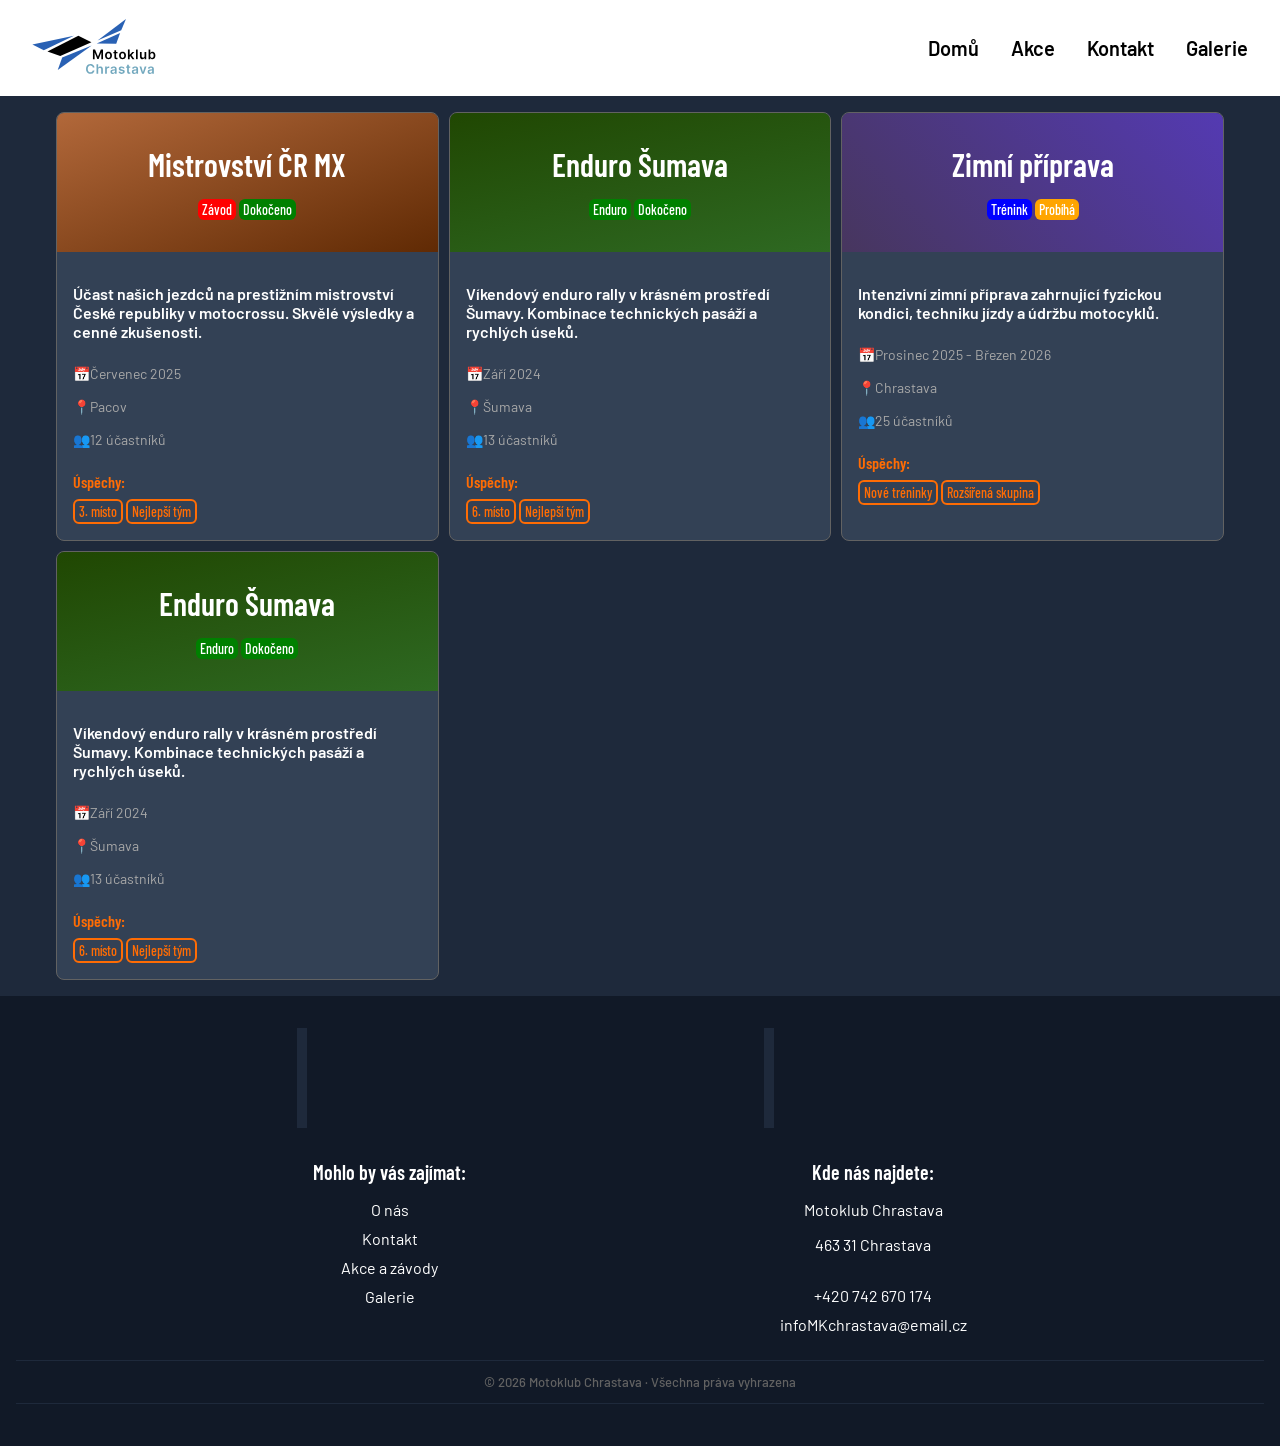
==== akce.html @ 00ab2eed "ekgjsdkfjg" ====
<!DOCTYPE html>
<html lang="cs">
<head>
    <meta charset="UTF-8">
    <meta name="viewport" content="width=device-width, initial-scale=1.0">
    <title>Motoklub Chrastava | Akce a závody</title>
    <link rel="stylesheet" href="styles/fonts.css">
    <link rel="stylesheet" href="styles/style.css">
</head>
<body>
    <header>
        <nav>
            <div class="navbar">
                <a href="index.html" class="logo">
                    <img src="images/Vector.svg" alt="Motoklub Chrastava logo" width="124px" height="55px">
                </a>
                <ul class="nav__menu">
                    <li><a href="index.html">Domů</a></li>
                    <li><a href="akce.html">Akce</a></li>
                    <li><a href="kontakt.html">Kontakt</a></li>
                    <li><a href="galerie.html">Galerie</a></li>
                </ul>
                <button class="nav__hamburger" aria-label="Otevřít menu">
                    <span></span>
                    <span></span>
                    <span></span>
                </button>
            </div> 
        </nav>
    </header>
    <main>
        <section>
            <div class="maxwidth-container">
                <div class="grid-container">
                    <article class="action-card">
                        <div class="action-card__header bg-linear-brown">
                            <h3 class="action-card__title">Mistrovství ČR MX</h3>
                            <span class="badge badge--red">Závod</span>
                            <span class="badge badge--green">Dokočeno</span>
                        </div>
                        <div class="action-card__content">
                            <div class="action-card__description">
                                <p>Účast našich jezdců na prestižním mistrovství České republiky v motocrossu. Skvělé výsledky a cenné zkušenosti.</p>
                            </div>
                            <div class="action-card__tags">
                                <div class="action-card__tag">
                                    <span>📅</span>
                                    <p>Červenec 2025</p>
                                </div>
                                <div class="action-card__tag">
                                    <span>📍</span>
                                    <p>Pacov</p>
                                </div>
                                <div class="action-card__tag">
                                    <span>👥</span>
                                    <p>12 účastníků</p>
                                </div>
                            </div>
                            <div>
                                <p class="achievement">Úspěchy:</p>
                                <div>
                                    <span class="badge badge--outline">3. místo</span>
                                    <span class="badge badge--outline">Nejlepší tým</span>
                                </div>
                            </div>
                        </div>
                    </article>
                    <article class="action-card">
                        <div class="action-card__header bg-linear-green">
                            <h3 class="action-card__title">Enduro Šumava</h3>
                            <span class="badge badge--green">Enduro</span>
                            <span class="badge badge--green">Dokočeno</span>
                        </div>
                        <div class="action-card__content">
                            <div class="action-card__description">
                                <p>Víkendový enduro rally v krásném prostředí Šumavy. Kombinace technických pasáží a rychlých úseků.</p>
                            </div>
                            <div class="action-card__tags">
                                <div class="action-card__tag">
                                    <span>📅</span>
                                    <p>Září 2024</p>
                                </div>
                                <div class="action-card__tag">
                                    <span>📍</span>
                                    <p>Šumava</p>
                                </div>
                                <div class="action-card__tag">
                                    <span>👥</span>
                                    <p>13 účastníků</p>
                                </div>
                            </div>
                            <div>
                                <p class="achievement">Úspěchy:</p>
                                <div>
                                    <span class="badge badge--outline">6. místo</span>
                                    <span class="badge badge--outline">Nejlepší tým</span>
                                </div>
                            </div>
                        </div>
                    </article>
                    <article class="action-card">
                        <div class="action-card__header bg-linear-blue">
                            <h3 class="action-card__title">Zimní příprava</h3>
                            <span class="badge badge--blue">Trénink</span>
                            <span class="badge badge--orange">Probíhá</span>
                        </div>
                        <div class="action-card__content">
                            <div class="action-card__description">
                                <p>Intenzivní zimní příprava zahrnující fyzickou kondici, techniku jízdy a údržbu motocyklů.</p>
                            </div>
                            <div class="action-card__tags">
                                <div class="action-card__tag">
                                    <span>📅</span>
                                    <p>Prosinec 2025 - Březen 2026</p>
                                </div>
                                <div class="action-card__tag">
                                    <span>📍</span>
                                    <p>Chrastava</p>
                                </div>
                                <div class="action-card__tag">
                                    <span>👥</span>
                                    <p>25 účastníků</p>
                                </div>
                            </div>
                            <div>
                                <p class="achievement">Úspěchy:</p>
                                <div>
                                    <span class="badge badge--outline">Nové tréninky</span>
                                    <span class="badge badge--outline">Rozšířená skupina</span>
                                </div>
                            </div>
                        </div>
                    </article>
                    <article class="action-card">
                        <div class="action-card__header bg-linear-green">
                            <h3 class="action-card__title">Enduro Šumava</h3>
                            <span class="badge badge--green">Enduro</span>
                            <span class="badge badge--green">Dokočeno</span>
                        </div>
                        <div class="action-card__content">
                            <div class="action-card__description">
                                <p>Víkendový enduro rally v krásném prostředí Šumavy. Kombinace technických pasáží a rychlých úseků.</p>
                            </div>
                            <div class="action-card__tags">
                                <div class="action-card__tag">
                                    <span>📅</span>
                                    <p>Září 2024</p>
                                </div>
                                <div class="action-card__tag">
                                    <span>📍</span>
                                    <p>Šumava</p>
                                </div>
                                <div class="action-card__tag">
                                    <span>👥</span>
                                    <p>13 účastníků</p>
                                </div>
                            </div>
                            <div>
                                <p class="achievement">Úspěchy:</p>
                                <div>
                                    <span class="badge badge--outline">6. místo</span>
                                    <span class="badge badge--outline">Nejlepší tým</span>
                                </div>
                            </div>
                        </div>
                    </article>
                </div>
            </div>
        </section>
    </main>
    
    <footer>
        <div class="flex">
            <div class="pseudo-element">
                <div class="footer__sloupec">
                    <h4 class="footer__nadpis">Mohlo by vás zajímat:</h4>
                    <ul class="footer__nav">
                        <li><a href="index.html">O nás</a></li>
                        <li><a href="kontakt.html">Kontakt</a></li>
                        <li><a href="akce.html">Akce a závody</a></li>
                        <li><a href="galerie.html">Galerie</a></li>
                    </ul>
                </div>
            </div>
            <div class="pseudo-element">
                <div class="footer__sloupec">
                    <h4 class="footer__nadpis">Kde nás najdete:</h4>
                    <address>
                        <p>Motoklub Chrastava</p>
                        <p>463 31 Chrastava</p>
                    </address>
                    <div class="footer-contacts">
                        <a href="tel:+420742670174">+420 742 670 174</a>
                        <a href="mailto:infoMKchrastava@email.cz">infoMKchrastava@email.cz</a>
                    </div>
                </div>
            </div>
        </div>
        <div class="footer-footeru pseudo--footer">
            <p>© 2026 Motoklub Chrastava · Všechna práva vyhrazena</p>
        </div>
    </footer>
    <script src="script.js"></script>
</body>
</html>
---- styles/fonts.css ----
@font-face {
    font-family: 'Barlow';
    src: url(../fonts/Barlow-Regular.ttf) format(truetype);
    font-weight: 400;
}
@font-face {
    font-family: 'Barlow';
    src: url(../fonts/Barlow-Medium.ttf) format(truetype);
    font-weight: 500;
}
@font-face {
    font-family: 'Barlow';
    src: url(../fonts/Barlow-SemiBold.ttf) format(truetype);
    font-weight: 600;
}
@font-face {
    font-family: 'Barlow';
    src: url(../fonts/Barlow-Bold.ttf) format(truetype);
    font-weight: 700;
}
@font-face {
    font-family: 'Barlow';
    src: url(../fonts/Barlow-ExtraBold.ttf) format(truetype);
    font-weight: 800;
}

@font-face {
    font-family: 'Barlow Condensed';
    src: url(../fonts/BarlowCondensed-Regular.ttf) format(truetype);
    font-weight: 400;
}
@font-face {
    font-family: 'Barlow Condensed';
    src: url(../fonts/BarlowCondensed-Medium.ttf) format(truetype);
    font-weight: 500;
}
@font-face {
    font-family: 'Barlow Condensed';
    src: url(../fonts/BarlowCondensed-SemiBold.ttf) format(truetype);
    font-weight: 600;
}
@font-face {
    font-family: 'Barlow Condensed';
    src: url(../fonts/BarlowCondensed-Bold.ttf) format(truetype);
    font-weight: 700;
}
@font-face {
    font-family: 'Barlow Condensed';
    src: url(../fonts/BarlowCondensed-ExtraBold.ttf) format(truetype);
    font-weight: 800;
}
---- styles/style.css ----
/*font-size: clamp(2.5rem, 8vw, 6rem);   pro h1 a h2*/
/*
    2px     0.125rem
    4px     0.25rem
    6px     0.375rem
    8px     0.5rem
    12px    0.75rem
    14px    0.875rem
    16px    1rem
    18px    1.125rem
    20px    1.25rem
    22px    1.375rem
    24px    1.5rem
    32px    2rem
    Regular     400
    Medium      500
    SemiBold    600
    Bold        700
*/

/* styly pouzivane indexem 0-325*/
/* kontakt 326-370 */
/*ui komponenty --> poslednich cca 40 radku*/

:root {
    --modra: #2961B4;
    --cervena: #FF0000;
    --cervena-hover: #AC0101;
    --oranzova: #FF6C04;
    --bila: #FFFFFF;
    --seda: #3B3B3B;
    --sedy-text: #A8A8A8;
    --tmave-modra: #1E293B;
    --hodne-modra: #111927;
    --jina-modra: #334155;
    --seda-border: #626262;
    --font-heading: 'Barlow Condensed', sans-serif;
    --font-body: 'Barlow', sans-serif;
}
html{
    scroll-behavior: smooth;
}
/*  tagy  */
body{
    background: var(--tmave-modra);
    color: var(--bila);
    margin: 0;
    font-family: var(--font-body);
}
h1, h2, h3 {
    font-family: var(--font-heading);
}
a{
    text-decoration: none;
    color: var(--bila);
}
header {
    position: sticky;
    top: 0;
    z-index: 999;
}
address{
    font-family: var(--font-body);
    font-style: normal;
}
footer{
    background: var(--hodne-modra);
    padding: 2em 1em;
}
.maxwidth-container{
    max-width: 1200px;
    margin: 0 auto;
    padding: 0;
}
/*  navbar  */
.navbar {
    background: white;
    display: flex;
    padding: 1rem 2rem;
    align-items: center;
    justify-content: space-between;
}
.nav__hamburger {
    display: flex;
    flex-direction: column;
    gap: 7px;
    background: none;
    border: none;
    cursor: pointer;
    padding: 4px;
}
.nav__hamburger span {
    display: block;
    width: 37px;
    height: 7px;
    border-radius: 8px;
    background: var(--seda);
    transition: transform 0.3s, opacity 0.3s;
    transform-origin: center;
}
.nav__hamburger.is-open span:nth-child(1) {
    transform: translateY(11px) rotate(45deg);
}
.nav__hamburger.is-open span:nth-child(2) {
    opacity: 0;
    height: 1px;
    width: 1px;
}
.nav__hamburger.is-open span:nth-child(3) {
    transform: translateY(-11px) rotate(-45deg);
}
.nav__menu {
    display: none;
    position: relative;
}
.nav__menu.is-open {
    position: fixed;
    top: 71px;
    left: 0;
    right: 0;
    background: var(--tmave-modra);
    display: flex;
    align-items: center;
    justify-content: center;
    flex-direction: column;
    gap: 2rem;
    height: 504px;
    z-index: 40;
    font-size: 1.25rem;
    font-weight: 500;
    color: var(--bila);
}
.nav__menu.is-open li {
    list-style: none;
}
.nav__hamburger{
    z-index: 50;
}


/*  hero  */
.hero{
    display: flex;
    flex-direction: column;
    gap: 40px;
    padding-top: 40px;
    text-align: center;
    height: 90vh;
    background: linear-gradient(to bottom, #2961B4, #1E293B);
}
.hero__title{
    font-weight: 700;
    font-size: clamp(4rem, 8vh, 8rem);
    margin: 0;
    text-transform: uppercase;
}
.hero__subtitle{
    text-transform: uppercase;
    margin-top: 1rem;
    margin-bottom: 0;
    font-weight: 700;
    font-size: clamp(40px, 40px, 48px);
    color: var(--tmave-modra);
}
.hero__description{
    font-size: 1.25rem;
    font-weight: 600;
    padding: 0 1rem;
}
.hero__stats{
    list-style: none;
    padding: 0 0.5rem;
    margin: 0;
    display: flex;
    flex-wrap: wrap;
    gap: 30px;
    justify-content: center;
}
.hero__stat{
    display: flex;
    align-items: center;
    font-size: 1.25em;
    font-weight: 600;
    gap: 5px;
}
.header__svg {
    width: 1.5rem;
    height: 1.5rem;
    stroke-width: 2;
}
.users{
    stroke: rgb(255, 255, 255);
}
.trophy{
    stroke: gold;
}
.energy{
    stroke: #f93016;
}
.hero__button__container{
    display: flex;
    justify-content: center;
    gap: 10px;
}
@keyframes skakat {
    0%, 100% { transform: translateY(0); }
    50% { transform: translateY(10px); }
}
.scroll__icon {
    animation: skakat 1.2s ease-in-out infinite;
}

/*  O nás */
.onas{
    padding: 1rem 0.75rem;
}
.onas__header{
    text-align: center;
}
.section-title{
    font-size: 2.25rem;
}
.onas-container__content{
    display: grid;
    align-items: center;
    justify-items: center;
    margin: 2rem 0;
}
.onas__description{
    font-weight: 500;
    padding: 0rem 1rem;
}
.onas__subheading{
    font-size: 1.5rem;
    margin: 0;
    padding: 0rem 1rem;
}
.info-card__container{
    display: grid;
    gap: 1.125rem;
}
.info-card{
    text-align: center;
    background: var(--jina-modra);
    border-radius: 8px;
    padding: 2rem;
}
.info-card--hover:hover{
    transition: 0.5s ease-in;
    background: var(--seda);
}
.info-card__nazev{
    font-size: 1.5rem;
    /*font-weight: 700;   <--- v zaklade u h3*/
}
.info-card__popis{
    font-size: 1.25rem;
    font-weight: 600;
}

/* cta tlacitko */
.cta{
    text-align: center;
    background: var(--cervena);
    padding: 2rem 1rem;
    margin: 0.75rem;
    border-radius: 8px;
    transition: 0.3s ease;
}
.cta:hover{
    background: var(--cervena-hover);
    transform: scale(1.05);
}
.cta__nadpis{
    margin: 0;
    font-size: 1.5rem;
    font-family: var(--font-heading);
    font-weight: 700;
}
.cta__popis{
    margin: 0;
    margin-top: 10px;
    font-weight: 500;
}

/* footer */
.flex{
    display: flex;
    flex-direction: column;
}
.footer__sloupec{
    text-align: center;
    padding: 1rem;
}
.footer__nav{
    list-style: none;
    padding: 0;
    display: flex;
    flex-direction: column;
    gap: 0.625rem;
    font-size: 1rem;
}
.footer__nadpis{
    margin: 0;
    margin-bottom: 0.625rem;
    font-size: 1.25rem;
    font-family: var(--font-heading);
    font-weight: 600;
}
.onas__foto-container{
    border-radius: 8px;
    overflow: hidden;
}
.foto{
    max-width: 450px;
    width: 100%;
    height: auto;
    aspect-ratio: 3 / 2;
}
.footer-contacts{
    display: flex;
    flex-direction: column;
    gap: 0.625rem;
    padding-top: 1rem;
}
.footer-footeru{
    text-align: center;
    color: var(--seda-border);
    font-weight: 500;
    font-size: 13px;
}
.pseudo-element::before{
    display: block;
    content: "";
    height: 1px;
    background: var(--tmave-modra);
    margin-bottom: 1em;
}
.pseudo--footer::after, .pseudo--footer::before{
    display: block;
    content: "";
    height: 1px;
    background: var(--tmave-modra);
    margin: 0.75em 0;
}


/* KONTAKT */
.kontakt-container{
    display: grid;
}
.kontakt{
    margin: 2rem 1rem;
    background: var(--jina-modra);
    border-radius: 8px;
    padding: 1rem;
    display: flex;
    flex-direction: column;
    gap: 0.625rem;
}
.kontakt__nadpis h2{
    margin: 0;
}
.kontakt__nadpis {
    font-family: var(--font-heading);
    font-weight: 700;
    color: var(--bila);
    display: flex;
    align-items: center;
    gap: 0.625rem;
    margin-bottom: 0.625rem;
    padding: 0 0.75rem;
}
.kontakt__pole{
    display: flex;
    flex-direction: column;
    gap: 0.625rem;
    padding: 0 0.75rem;
}
.kontakt__label{
    font-family: var(--font-body);
    font-weight: 500;
}
.kontakt__input{
    color: var(--bila);
    padding: 0 1rem;
    min-height: 40px;
    border-radius: 8px;
    border: 1px solid var(--seda-border);
    background: var(--seda);
}
.kontakt__input::placeholder{
    font-family: var(--font-body);
    font-size: 1rem;
    font-weight: 500;
}
.kontakt__input--textarea {
    min-height: 110px;
    width: 100%;
    max-width: 100%;
    box-sizing: border-box;
    resize: vertical;
}
.contact-information__container{
    margin: 2rem 1rem;
    padding: 0.5rem 1rem;
}
.contact-information__container h3{
    font-size: 1.5rem;
    font-weight: 700;
    margin-left: 1rem;
}
.contact-information{
    display: flex;
    align-items: center;
    gap: 10px;
    margin: 1rem;
}
.contact-information span{
    background: var(--cervena);
    border-radius: 0.5rem;
    padding: 1rem;
}
.contact-information__info{
    display: flex;
    flex-direction: column;
    gap: 0.625rem;
    justify-items: center;
}
.contact-information__title{
    margin: 0;
}






/* akce */
.grid-container{
    display: grid;
    justify-content: center;
    gap: 10px;
    padding: 1rem;
}
.action-card{
    background: var(--jina-modra);
    border-radius: 0.5rem;
    border: 0.5px solid var(--seda-border);
    overflow: hidden;
}
.action-card__header{
    text-align: center;
    padding: 2rem;
}
.action-card__title{
    margin-top: 0;
    margin-bottom: 1rem;
    font-size: 2rem;
    font-weight: 600;
}
.action-card__content{
    padding: 1rem;
}
.action-card__description{
    font-weight: 600;
}
.action-card__tags{
    font-size: 0.875rem;
    color: var(--sedy-text);
}
.action-card__tag{
    display: flex;
    align-items: center;
}
.action-card__tag p{
    margin: 0.5rem 0;
}
.achievement{
    color: var(--oranzova);
    font-size: 1rem;
    font-weight: 600;
    margin-bottom: 0.5rem;
    font-family: var(--font-heading);
}








/*  ui komponenty  */
.btn{
    display: inline-block;
    border-radius: 0.5rem;
    padding: 0.75rem;
}

.badge{
    display: inline-block;
    border-radius: 6px;
    padding: 0.125rem 0.25rem;
    font-family: var(--font-heading);
    font-weight: 500;
    font-size: 0.875rem;
}

/*modifikatory*/
.bg-linear-brown{
    background: linear-gradient(to right bottom, #B2683A, #602A04);
}
.bg-linear-green{
    background: linear-gradient(167deg, #204702, #2E6922);
}
.bg-linear-blue{
    background: linear-gradient(228deg, #543AB2, #47365E);
}
.badge--outline{
    color: var(--oranzova);
    border: 2px solid var(--oranzova);
}
.badge--green{
    background: green;
}
.badge--red{
    background: red;
}
.badge--blue{
    background: blue;
}
.badge--orange{
    background: orange;
}
.btn--blue{
    font-family: var(--font-body);
    background: var(--modra);
    border: 2px solid var(--modra);
    color: var(--bila);
    font-size: 1.25rem;
    font-weight: 500;
    transition: 0.3s ease;
}
.btn--outline{
    font-family: var(--font-he);
    color: var(--bila);
    border: 2px solid var(--bila);
    font-size: 1.25rem;
    font-weight: 500;
    transition: 0.3s ease;
}
.btn--kontakt{
    font-family: var(--font-body);
    font-size: 1.25rem;
    font-weight: 600;
    align-self: center;
    color: var(--bila);
    background: var(--cervena);
    border: none;
    width: fit-content;
    transition: background 0.2s, transform 0.1s;
}



/* pseudoelemnty nebo jak se to jmenuje*/
.btn--kontakt:hover {
    background: var(--cervena-hover);
}
.btn--kontakt:active {
    transform: scale(0.95);
}
.btn--outline:hover{
    color: black;
    background: var(--bila);
}
.btn--blue:hover{
    transform: scale(1.1);
}

@media (min-width: 768px) {
    .info-card__container{
        grid-template-columns: repeat(2, minmax(0, 1fr));
    }
    /* snazil jsem se z tohoto udelat 1 kontejner ale oni se potrebuji chovat trochu jinak*/
    .onas-container__content{
        grid-template-columns: repeat(2, minmax(0, 1fr));
    }
    .grid-container{
        grid-template-columns: repeat(2, minmax(0, 1fr));
    }
    .kontakt-container{
        grid-template-columns: repeat(2, minmax(0, 1fr));
    }
    .nav__hamburger{
        display: none;
    }
    .nav__menu {
        display: flex;
        gap: 2rem;
        list-style: none;
        font-size: 1.25rem;
        font-weight: 600;
    }
    .nav__menu li a{
        color: black;
        text-decoration: none;
    }
    .flex{
        flex-direction: row;
        justify-content: space-evenly;
    }
    .pseudo-element::before{
        height: 100px;
        width: 10px;
    }
}
@media (min-width: 1024px) {
    .info-card__container{
        grid-template-columns: repeat(4, minmax(0, 1fr));
    }
    .grid-container{
        grid-template-columns: repeat(3, minmax(0, 1fr));
    }
}
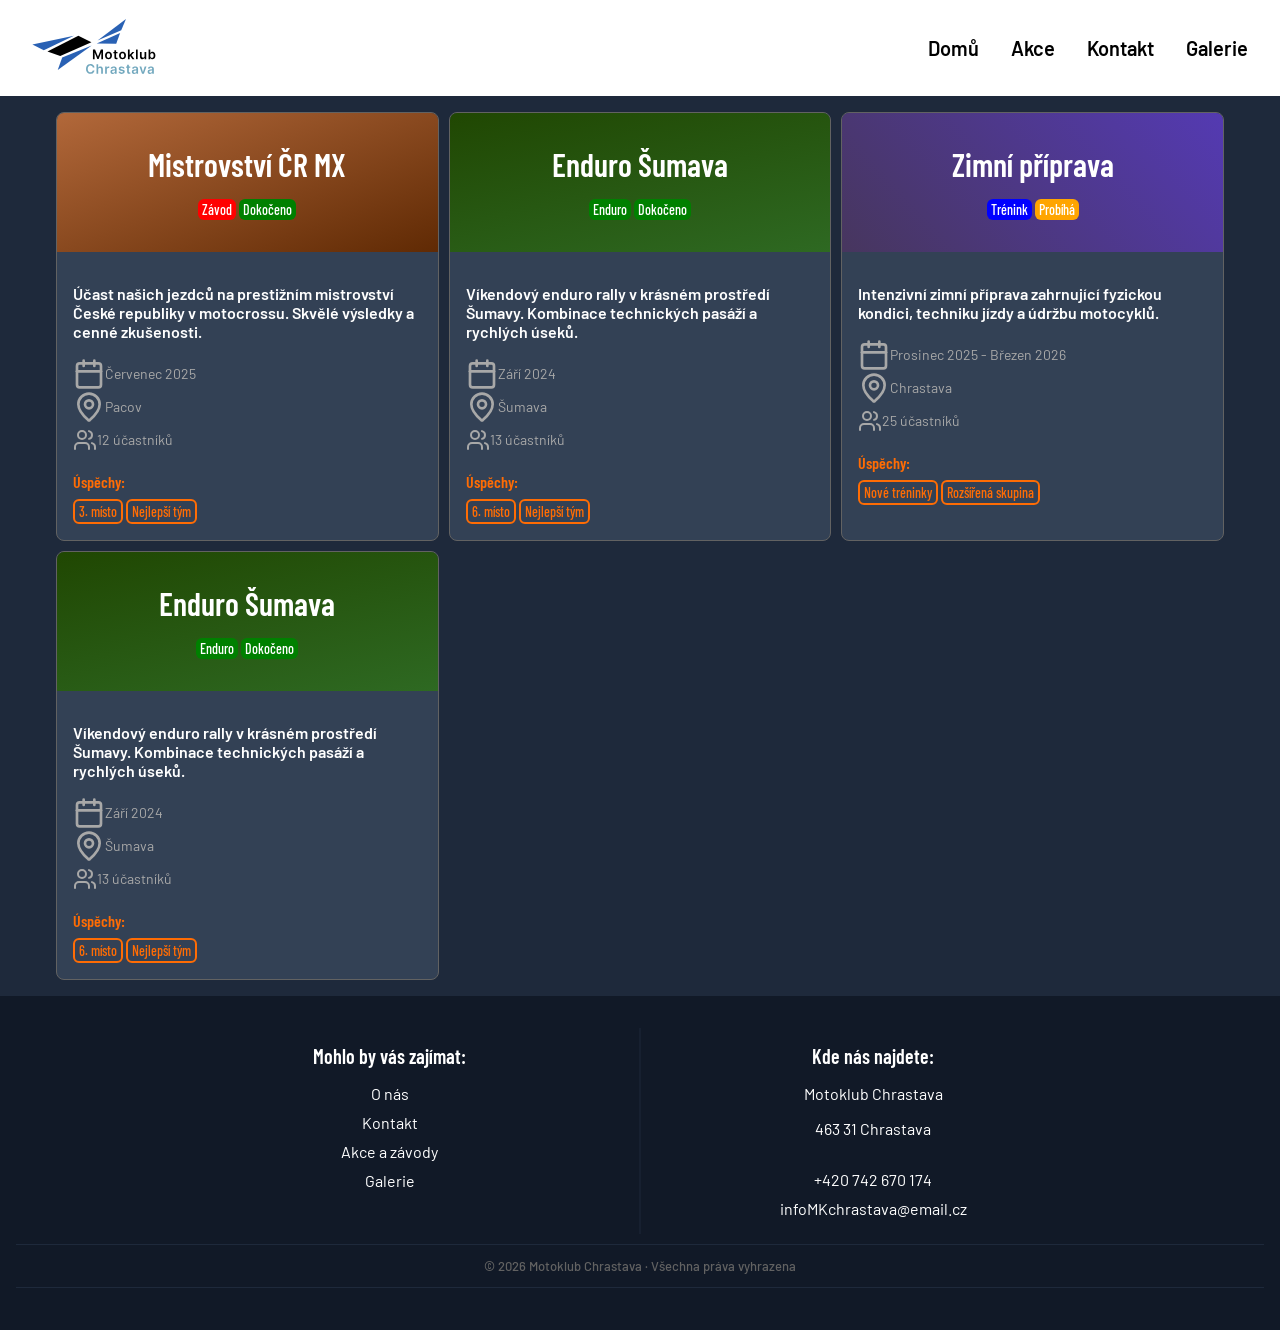
==== commit c4e0cb57: "neufngujou fotky" ====
--- a/akce.html
+++ b/akce.html
@@ -6,6 +6,7 @@
     <title>Motoklub Chrastava | Akce a závody</title>
     <link rel="stylesheet" href="styles/fonts.css">
     <link rel="stylesheet" href="styles/style.css">
+    <link rel="icon" type="image/svg+xml" href="/images/vector.svg">
 </head>
 <body>
     <header>
@@ -44,15 +45,15 @@
                             </div>
                             <div class="action-card__tags">
                                 <div class="action-card__tag">
-                                    <span>📅</span>
+                                    <svg xmlns="http://www.w3.org/2000/svg" width="32" height="32" viewBox="0 0 24 24" fill="none" stroke="currentColor" stroke-width="2" stroke-linecap="round" stroke-linejoin="round" class="lucide lucide-calendar-icon lucide-calendar"><path d="M8 2v4"/><path d="M16 2v4"/><rect width="18" height="18" x="3" y="4" rx="2"/><path d="M3 10h18"/></svg>
                                     <p>Červenec 2025</p>
                                 </div>
                                 <div class="action-card__tag">
-                                    <span>📍</span>
+                                    <svg xmlns="http://www.w3.org/2000/svg" width="32" height="32" viewBox="0 0 24 24" fill="none" stroke="currentColor" stroke-width="2" stroke-linecap="round" stroke-linejoin="round" class="lucide lucide-map-pin-icon lucide-map-pin"><path d="M20 10c0 4.993-5.539 10.193-7.399 11.799a1 1 0 0 1-1.202 0C9.539 20.193 4 14.993 4 10a8 8 0 0 1 16 0"/><circle cx="12" cy="10" r="3"/></svg>
                                     <p>Pacov</p>
                                 </div>
                                 <div class="action-card__tag">
-                                    <span>👥</span>
+                                    <svg xmlns="http://www.w3.org/2000/svg" width="24" height="24" viewBox="0 0 24 24" fill="none" stroke="currentColor" stroke-width="2" stroke-linecap="round" stroke-linejoin="round" class="lucide lucide-users-icon lucide-users"><path d="M16 21v-2a4 4 0 0 0-4-4H6a4 4 0 0 0-4 4v2"/><path d="M16 3.128a4 4 0 0 1 0 7.744"/><path d="M22 21v-2a4 4 0 0 0-3-3.87"/><circle cx="9" cy="7" r="4"/></svg>
                                     <p>12 účastníků</p>
                                 </div>
                             </div>
@@ -77,15 +78,15 @@
                             </div>
                             <div class="action-card__tags">
                                 <div class="action-card__tag">
-                                    <span>📅</span>
+                                    <svg xmlns="http://www.w3.org/2000/svg" width="32" height="32" viewBox="0 0 24 24" fill="none" stroke="currentColor" stroke-width="2" stroke-linecap="round" stroke-linejoin="round" class="lucide lucide-calendar-icon lucide-calendar"><path d="M8 2v4"/><path d="M16 2v4"/><rect width="18" height="18" x="3" y="4" rx="2"/><path d="M3 10h18"/></svg>
                                     <p>Září 2024</p>
                                 </div>
                                 <div class="action-card__tag">
-                                    <span>📍</span>
+                                    <svg xmlns="http://www.w3.org/2000/svg" width="32" height="32" viewBox="0 0 24 24" fill="none" stroke="currentColor" stroke-width="2" stroke-linecap="round" stroke-linejoin="round" class="lucide lucide-map-pin-icon lucide-map-pin"><path d="M20 10c0 4.993-5.539 10.193-7.399 11.799a1 1 0 0 1-1.202 0C9.539 20.193 4 14.993 4 10a8 8 0 0 1 16 0"/><circle cx="12" cy="10" r="3"/></svg>
                                     <p>Šumava</p>
                                 </div>
                                 <div class="action-card__tag">
-                                    <span>👥</span>
+                                    <svg xmlns="http://www.w3.org/2000/svg" width="24" height="24" viewBox="0 0 24 24" fill="none" stroke="currentColor" stroke-width="2" stroke-linecap="round" stroke-linejoin="round" class="lucide lucide-users-icon lucide-users"><path d="M16 21v-2a4 4 0 0 0-4-4H6a4 4 0 0 0-4 4v2"/><path d="M16 3.128a4 4 0 0 1 0 7.744"/><path d="M22 21v-2a4 4 0 0 0-3-3.87"/><circle cx="9" cy="7" r="4"/></svg>
                                     <p>13 účastníků</p>
                                 </div>
                             </div>
@@ -110,15 +111,15 @@
                             </div>
                             <div class="action-card__tags">
                                 <div class="action-card__tag">
-                                    <span>📅</span>
+                                    <svg xmlns="http://www.w3.org/2000/svg" width="32" height="32" viewBox="0 0 24 24" fill="none" stroke="currentColor" stroke-width="2" stroke-linecap="round" stroke-linejoin="round" class="lucide lucide-calendar-icon lucide-calendar"><path d="M8 2v4"/><path d="M16 2v4"/><rect width="18" height="18" x="3" y="4" rx="2"/><path d="M3 10h18"/></svg>
                                     <p>Prosinec 2025 - Březen 2026</p>
                                 </div>
                                 <div class="action-card__tag">
-                                    <span>📍</span>
+                                    <svg xmlns="http://www.w3.org/2000/svg" width="32" height="32" viewBox="0 0 24 24" fill="none" stroke="currentColor" stroke-width="2" stroke-linecap="round" stroke-linejoin="round" class="lucide lucide-map-pin-icon lucide-map-pin"><path d="M20 10c0 4.993-5.539 10.193-7.399 11.799a1 1 0 0 1-1.202 0C9.539 20.193 4 14.993 4 10a8 8 0 0 1 16 0"/><circle cx="12" cy="10" r="3"/></svg>
                                     <p>Chrastava</p>
                                 </div>
                                 <div class="action-card__tag">
-                                    <span>👥</span>
+                                    <svg xmlns="http://www.w3.org/2000/svg" width="24" height="24" viewBox="0 0 24 24" fill="none" stroke="currentColor" stroke-width="2" stroke-linecap="round" stroke-linejoin="round" class="lucide lucide-users-icon lucide-users"><path d="M16 21v-2a4 4 0 0 0-4-4H6a4 4 0 0 0-4 4v2"/><path d="M16 3.128a4 4 0 0 1 0 7.744"/><path d="M22 21v-2a4 4 0 0 0-3-3.87"/><circle cx="9" cy="7" r="4"/></svg>
                                     <p>25 účastníků</p>
                                 </div>
                             </div>
@@ -143,15 +144,15 @@
                             </div>
                             <div class="action-card__tags">
                                 <div class="action-card__tag">
-                                    <span>📅</span>
+                                    <svg xmlns="http://www.w3.org/2000/svg" width="32" height="32" viewBox="0 0 24 24" fill="none" stroke="currentColor" stroke-width="2" stroke-linecap="round" stroke-linejoin="round" class="lucide lucide-calendar-icon lucide-calendar"><path d="M8 2v4"/><path d="M16 2v4"/><rect width="18" height="18" x="3" y="4" rx="2"/><path d="M3 10h18"/></svg>
                                     <p>Září 2024</p>
                                 </div>
                                 <div class="action-card__tag">
-                                    <span>📍</span>
+                                    <svg xmlns="http://www.w3.org/2000/svg" width="32" height="32" viewBox="0 0 24 24" fill="none" stroke="currentColor" stroke-width="2" stroke-linecap="round" stroke-linejoin="round" class="lucide lucide-map-pin-icon lucide-map-pin"><path d="M20 10c0 4.993-5.539 10.193-7.399 11.799a1 1 0 0 1-1.202 0C9.539 20.193 4 14.993 4 10a8 8 0 0 1 16 0"/><circle cx="12" cy="10" r="3"/></svg>
                                     <p>Šumava</p>
                                 </div>
                                 <div class="action-card__tag">
-                                    <span>👥</span>
+                                    <svg xmlns="http://www.w3.org/2000/svg" width="24" height="24" viewBox="0 0 24 24" fill="none" stroke="currentColor" stroke-width="2" stroke-linecap="round" stroke-linejoin="round" class="lucide lucide-users-icon lucide-users"><path d="M16 21v-2a4 4 0 0 0-4-4H6a4 4 0 0 0-4 4v2"/><path d="M16 3.128a4 4 0 0 1 0 7.744"/><path d="M22 21v-2a4 4 0 0 0-3-3.87"/><circle cx="9" cy="7" r="4"/></svg>
                                     <p>13 účastníků</p>
                                 </div>
                             </div>
--- a/styles/style.css
+++ b/styles/style.css
@@ -1,3 +1,5 @@
+@layer base, layout, components;
+
 /*font-size: clamp(2.5rem, 8vw, 6rem);   pro h1 a h2*/
 /*
     2px     0.125rem
@@ -22,6 +24,7 @@
 /* kontakt 326-370 */
 /*ui komponenty --> poslednich cca 40 radku*/
 
+@layer base {
 :root {
     --modra: #2961B4;
     --cervena: #FF0000;
@@ -67,7 +70,9 @@
     background: var(--hodne-modra);
     padding: 2em 1em;
 }
-.maxwidth-container{
+}
+@layer layout{
+    .maxwidth-container{
     max-width: 1200px;
     margin: 0 auto;
     padding: 0;
@@ -209,7 +214,6 @@
 .scroll__icon {
     animation: skakat 1.2s ease-in-out infinite;
 }
-
 /*  O nás */
 .onas{
     padding: 1rem 0.75rem;
@@ -257,7 +261,6 @@
     font-size: 1.25rem;
     font-weight: 600;
 }
-
 /* cta tlacitko */
 .cta{
     text-align: center;
@@ -282,7 +285,6 @@
     margin-top: 10px;
     font-weight: 500;
 }
-
 /* footer */
 .flex{
     display: flex;
@@ -343,8 +345,6 @@
     background: var(--tmave-modra);
     margin: 0.75em 0;
 }
-
-
 /* KONTAKT */
 .kontakt-container{
     display: grid;
@@ -430,12 +430,6 @@
 .contact-information__title{
     margin: 0;
 }
-
-
-
-
-
-
 /* akce */
 .grid-container{
     display: grid;
@@ -484,20 +478,14 @@
     font-family: var(--font-heading);
 }
 
-
-
-
-
-
-
-
+}
+@layer components {
 /*  ui komponenty  */
 .btn{
     display: inline-block;
     border-radius: 0.5rem;
     padding: 0.75rem;
 }
-
 .badge{
     display: inline-block;
     border-radius: 6px;
@@ -506,7 +494,6 @@
     font-weight: 500;
     font-size: 0.875rem;
 }
-
 /*modifikatory*/
 .bg-linear-brown{
     background: linear-gradient(to right bottom, #B2683A, #602A04);
@@ -561,9 +548,6 @@
     width: fit-content;
     transition: background 0.2s, transform 0.1s;
 }
-
-
-
 /* pseudoelemnty nebo jak se to jmenuje*/
 .btn--kontakt:hover {
     background: var(--cervena-hover);
@@ -578,8 +562,10 @@
 .btn--blue:hover{
     transform: scale(1.1);
 }
+}
 
 @media (min-width: 768px) {
+    @layer layout {
     .info-card__container{
         grid-template-columns: repeat(2, minmax(0, 1fr));
     }
@@ -610,17 +596,29 @@
     .flex{
         flex-direction: row;
         justify-content: space-evenly;
+        position: relative;
     }
     .pseudo-element::before{
-        height: 100px;
-        width: 10px;
+        position: absolute;
+        left: 50%;
+        transform: translateX(-50%);
+        top: 0;
+        height: 100%;
+        width: 1px;
+        margin: 0;
+    }
+    .pseudo-element:nth-child(2)::before {
+        display: none;
+    }
     }
 }
 @media (min-width: 1024px) {
+    @layer layout {
     .info-card__container{
         grid-template-columns: repeat(4, minmax(0, 1fr));
     }
     .grid-container{
         grid-template-columns: repeat(3, minmax(0, 1fr));
     }
+    }
 }
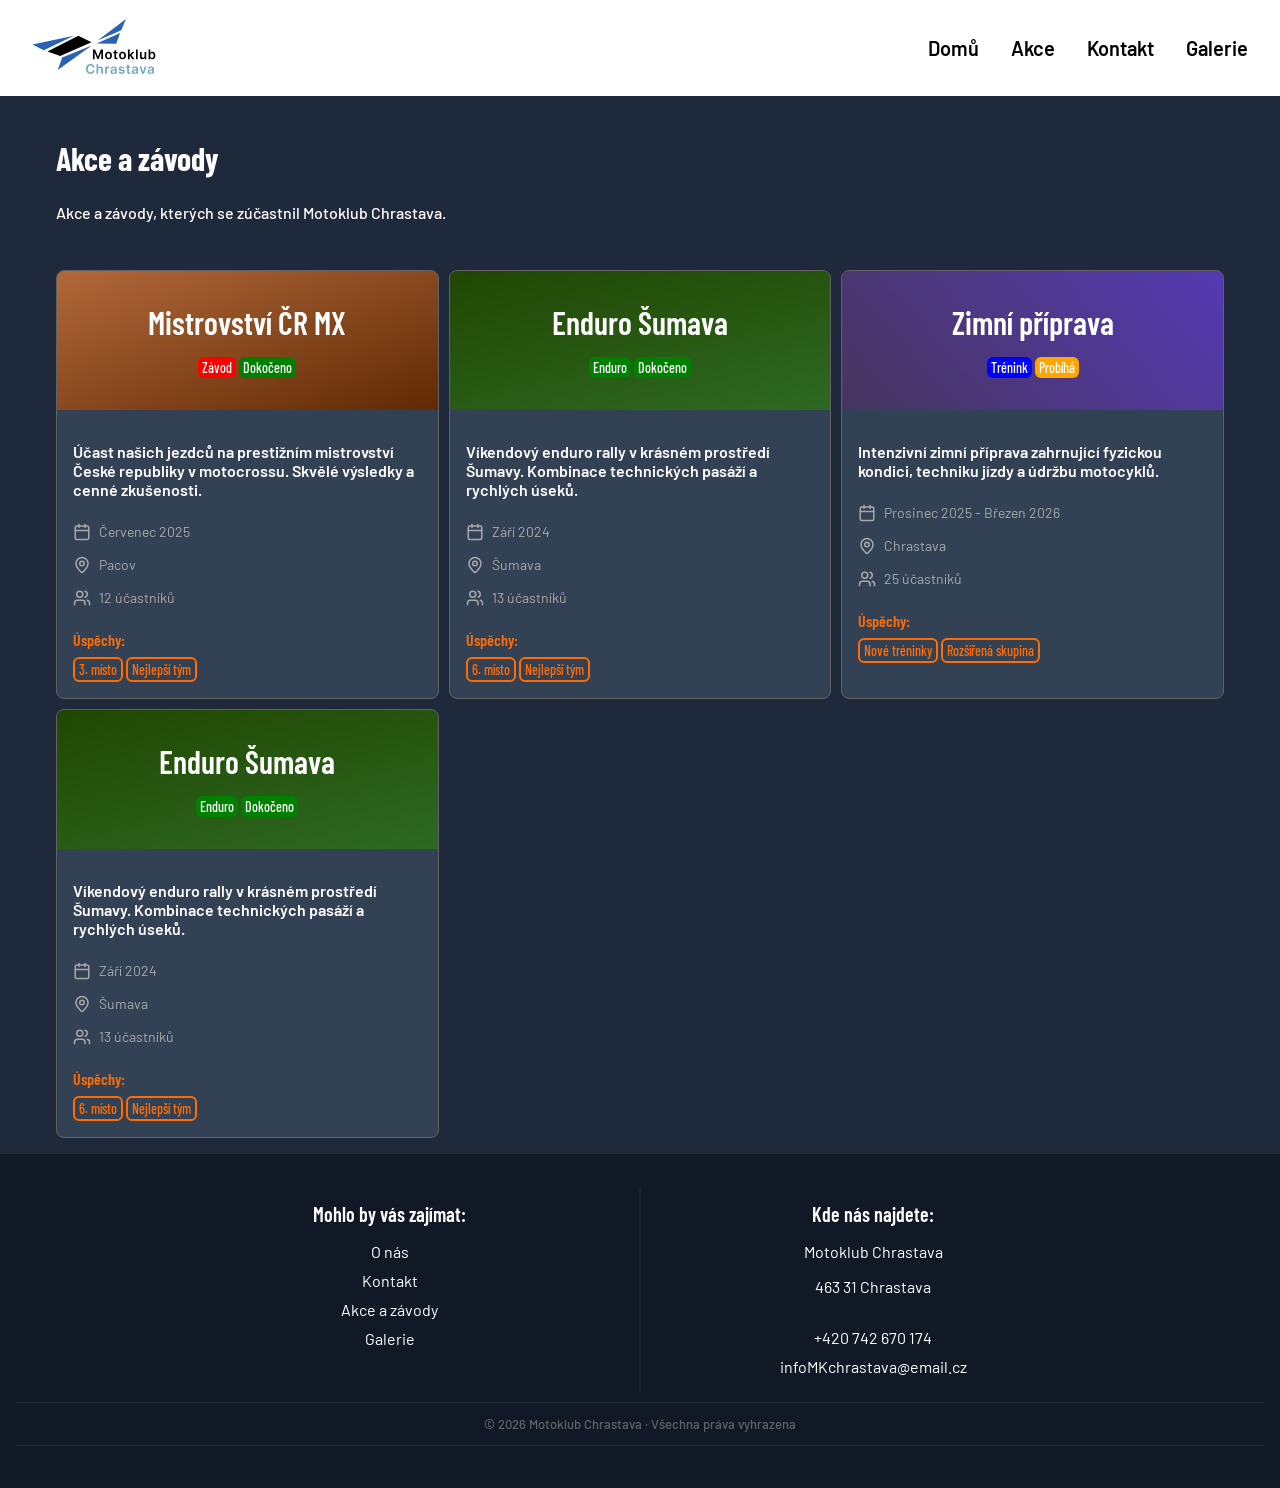
==== commit 97a9076c: "hotovo asi" ====
--- a/akce.html
+++ b/akce.html
@@ -32,6 +32,10 @@
     <main>
         <section>
             <div class="maxwidth-container">
+                <div class="page__header">
+                    <h2 class="page__title">Akce a závody</h2>
+                    <p class="page__description">Akce a závody, kterých se zúčastnil Motoklub Chrastava.</p>
+                </div>
                 <div class="grid-container">
                     <article class="action-card">
                         <div class="action-card__header bg-linear-brown">
@@ -45,15 +49,15 @@
                             </div>
                             <div class="action-card__tags">
                                 <div class="action-card__tag">
-                                    <svg xmlns="http://www.w3.org/2000/svg" width="32" height="32" viewBox="0 0 24 24" fill="none" stroke="currentColor" stroke-width="2" stroke-linecap="round" stroke-linejoin="round" class="lucide lucide-calendar-icon lucide-calendar"><path d="M8 2v4"/><path d="M16 2v4"/><rect width="18" height="18" x="3" y="4" rx="2"/><path d="M3 10h18"/></svg>
+                                    <svg xmlns="http://www.w3.org/2000/svg" width="18" height="18" viewBox="0 0 24 24" fill="none" stroke="currentColor" stroke-width="2" stroke-linecap="round" stroke-linejoin="round" class="lucide lucide-calendar-icon lucide-calendar"><path d="M8 2v4"/><path d="M16 2v4"/><rect width="18" height="18" x="3" y="4" rx="2"/><path d="M3 10h18"/></svg>
                                     <p>Červenec 2025</p>
                                 </div>
                                 <div class="action-card__tag">
-                                    <svg xmlns="http://www.w3.org/2000/svg" width="32" height="32" viewBox="0 0 24 24" fill="none" stroke="currentColor" stroke-width="2" stroke-linecap="round" stroke-linejoin="round" class="lucide lucide-map-pin-icon lucide-map-pin"><path d="M20 10c0 4.993-5.539 10.193-7.399 11.799a1 1 0 0 1-1.202 0C9.539 20.193 4 14.993 4 10a8 8 0 0 1 16 0"/><circle cx="12" cy="10" r="3"/></svg>
+                                    <svg xmlns="http://www.w3.org/2000/svg" width="18" height="18" viewBox="0 0 24 24" fill="none" stroke="currentColor" stroke-width="2" stroke-linecap="round" stroke-linejoin="round" class="lucide lucide-map-pin-icon lucide-map-pin"><path d="M20 10c0 4.993-5.539 10.193-7.399 11.799a1 1 0 0 1-1.202 0C9.539 20.193 4 14.993 4 10a8 8 0 0 1 16 0"/><circle cx="12" cy="10" r="3"/></svg>
                                     <p>Pacov</p>
                                 </div>
                                 <div class="action-card__tag">
-                                    <svg xmlns="http://www.w3.org/2000/svg" width="24" height="24" viewBox="0 0 24 24" fill="none" stroke="currentColor" stroke-width="2" stroke-linecap="round" stroke-linejoin="round" class="lucide lucide-users-icon lucide-users"><path d="M16 21v-2a4 4 0 0 0-4-4H6a4 4 0 0 0-4 4v2"/><path d="M16 3.128a4 4 0 0 1 0 7.744"/><path d="M22 21v-2a4 4 0 0 0-3-3.87"/><circle cx="9" cy="7" r="4"/></svg>
+                                    <svg xmlns="http://www.w3.org/2000/svg" width="18" height="18" viewBox="0 0 24 24" fill="none" stroke="currentColor" stroke-width="2" stroke-linecap="round" stroke-linejoin="round" class="lucide lucide-users-icon lucide-users"><path d="M16 21v-2a4 4 0 0 0-4-4H6a4 4 0 0 0-4 4v2"/><path d="M16 3.128a4 4 0 0 1 0 7.744"/><path d="M22 21v-2a4 4 0 0 0-3-3.87"/><circle cx="9" cy="7" r="4"/></svg>
                                     <p>12 účastníků</p>
                                 </div>
                             </div>
@@ -78,15 +82,15 @@
                             </div>
                             <div class="action-card__tags">
                                 <div class="action-card__tag">
-                                    <svg xmlns="http://www.w3.org/2000/svg" width="32" height="32" viewBox="0 0 24 24" fill="none" stroke="currentColor" stroke-width="2" stroke-linecap="round" stroke-linejoin="round" class="lucide lucide-calendar-icon lucide-calendar"><path d="M8 2v4"/><path d="M16 2v4"/><rect width="18" height="18" x="3" y="4" rx="2"/><path d="M3 10h18"/></svg>
+                                    <svg xmlns="http://www.w3.org/2000/svg" width="18" height="18" viewBox="0 0 24 24" fill="none" stroke="currentColor" stroke-width="2" stroke-linecap="round" stroke-linejoin="round" class="lucide lucide-calendar-icon lucide-calendar"><path d="M8 2v4"/><path d="M16 2v4"/><rect width="18" height="18" x="3" y="4" rx="2"/><path d="M3 10h18"/></svg>
                                     <p>Září 2024</p>
                                 </div>
                                 <div class="action-card__tag">
-                                    <svg xmlns="http://www.w3.org/2000/svg" width="32" height="32" viewBox="0 0 24 24" fill="none" stroke="currentColor" stroke-width="2" stroke-linecap="round" stroke-linejoin="round" class="lucide lucide-map-pin-icon lucide-map-pin"><path d="M20 10c0 4.993-5.539 10.193-7.399 11.799a1 1 0 0 1-1.202 0C9.539 20.193 4 14.993 4 10a8 8 0 0 1 16 0"/><circle cx="12" cy="10" r="3"/></svg>
+                                    <svg xmlns="http://www.w3.org/2000/svg" width="18" height="18" viewBox="0 0 24 24" fill="none" stroke="currentColor" stroke-width="2" stroke-linecap="round" stroke-linejoin="round" class="lucide lucide-map-pin-icon lucide-map-pin"><path d="M20 10c0 4.993-5.539 10.193-7.399 11.799a1 1 0 0 1-1.202 0C9.539 20.193 4 14.993 4 10a8 8 0 0 1 16 0"/><circle cx="12" cy="10" r="3"/></svg>
                                     <p>Šumava</p>
                                 </div>
                                 <div class="action-card__tag">
-                                    <svg xmlns="http://www.w3.org/2000/svg" width="24" height="24" viewBox="0 0 24 24" fill="none" stroke="currentColor" stroke-width="2" stroke-linecap="round" stroke-linejoin="round" class="lucide lucide-users-icon lucide-users"><path d="M16 21v-2a4 4 0 0 0-4-4H6a4 4 0 0 0-4 4v2"/><path d="M16 3.128a4 4 0 0 1 0 7.744"/><path d="M22 21v-2a4 4 0 0 0-3-3.87"/><circle cx="9" cy="7" r="4"/></svg>
+                                    <svg xmlns="http://www.w3.org/2000/svg" width="18" height="18" viewBox="0 0 24 24" fill="none" stroke="currentColor" stroke-width="2" stroke-linecap="round" stroke-linejoin="round" class="lucide lucide-users-icon lucide-users"><path d="M16 21v-2a4 4 0 0 0-4-4H6a4 4 0 0 0-4 4v2"/><path d="M16 3.128a4 4 0 0 1 0 7.744"/><path d="M22 21v-2a4 4 0 0 0-3-3.87"/><circle cx="9" cy="7" r="4"/></svg>
                                     <p>13 účastníků</p>
                                 </div>
                             </div>
@@ -111,15 +115,15 @@
                             </div>
                             <div class="action-card__tags">
                                 <div class="action-card__tag">
-                                    <svg xmlns="http://www.w3.org/2000/svg" width="32" height="32" viewBox="0 0 24 24" fill="none" stroke="currentColor" stroke-width="2" stroke-linecap="round" stroke-linejoin="round" class="lucide lucide-calendar-icon lucide-calendar"><path d="M8 2v4"/><path d="M16 2v4"/><rect width="18" height="18" x="3" y="4" rx="2"/><path d="M3 10h18"/></svg>
+                                    <svg xmlns="http://www.w3.org/2000/svg" width="18" height="18" viewBox="0 0 24 24" fill="none" stroke="currentColor" stroke-width="2" stroke-linecap="round" stroke-linejoin="round" class="lucide lucide-calendar-icon lucide-calendar"><path d="M8 2v4"/><path d="M16 2v4"/><rect width="18" height="18" x="3" y="4" rx="2"/><path d="M3 10h18"/></svg>
                                     <p>Prosinec 2025 - Březen 2026</p>
                                 </div>
                                 <div class="action-card__tag">
-                                    <svg xmlns="http://www.w3.org/2000/svg" width="32" height="32" viewBox="0 0 24 24" fill="none" stroke="currentColor" stroke-width="2" stroke-linecap="round" stroke-linejoin="round" class="lucide lucide-map-pin-icon lucide-map-pin"><path d="M20 10c0 4.993-5.539 10.193-7.399 11.799a1 1 0 0 1-1.202 0C9.539 20.193 4 14.993 4 10a8 8 0 0 1 16 0"/><circle cx="12" cy="10" r="3"/></svg>
+                                    <svg xmlns="http://www.w3.org/2000/svg" width="18" height="18" viewBox="0 0 24 24" fill="none" stroke="currentColor" stroke-width="2" stroke-linecap="round" stroke-linejoin="round" class="lucide lucide-map-pin-icon lucide-map-pin"><path d="M20 10c0 4.993-5.539 10.193-7.399 11.799a1 1 0 0 1-1.202 0C9.539 20.193 4 14.993 4 10a8 8 0 0 1 16 0"/><circle cx="12" cy="10" r="3"/></svg>
                                     <p>Chrastava</p>
                                 </div>
                                 <div class="action-card__tag">
-                                    <svg xmlns="http://www.w3.org/2000/svg" width="24" height="24" viewBox="0 0 24 24" fill="none" stroke="currentColor" stroke-width="2" stroke-linecap="round" stroke-linejoin="round" class="lucide lucide-users-icon lucide-users"><path d="M16 21v-2a4 4 0 0 0-4-4H6a4 4 0 0 0-4 4v2"/><path d="M16 3.128a4 4 0 0 1 0 7.744"/><path d="M22 21v-2a4 4 0 0 0-3-3.87"/><circle cx="9" cy="7" r="4"/></svg>
+                                    <svg xmlns="http://www.w3.org/2000/svg" width="18" height="18" viewBox="0 0 24 24" fill="none" stroke="currentColor" stroke-width="2" stroke-linecap="round" stroke-linejoin="round" class="lucide lucide-users-icon lucide-users"><path d="M16 21v-2a4 4 0 0 0-4-4H6a4 4 0 0 0-4 4v2"/><path d="M16 3.128a4 4 0 0 1 0 7.744"/><path d="M22 21v-2a4 4 0 0 0-3-3.87"/><circle cx="9" cy="7" r="4"/></svg>
                                     <p>25 účastníků</p>
                                 </div>
                             </div>
@@ -144,15 +148,15 @@
                             </div>
                             <div class="action-card__tags">
                                 <div class="action-card__tag">
-                                    <svg xmlns="http://www.w3.org/2000/svg" width="32" height="32" viewBox="0 0 24 24" fill="none" stroke="currentColor" stroke-width="2" stroke-linecap="round" stroke-linejoin="round" class="lucide lucide-calendar-icon lucide-calendar"><path d="M8 2v4"/><path d="M16 2v4"/><rect width="18" height="18" x="3" y="4" rx="2"/><path d="M3 10h18"/></svg>
+                                    <svg xmlns="http://www.w3.org/2000/svg" width="18" height="18" viewBox="0 0 24 24" fill="none" stroke="currentColor" stroke-width="2" stroke-linecap="round" stroke-linejoin="round" class="lucide lucide-calendar-icon lucide-calendar"><path d="M8 2v4"/><path d="M16 2v4"/><rect width="18" height="18" x="3" y="4" rx="2"/><path d="M3 10h18"/></svg>
                                     <p>Září 2024</p>
                                 </div>
                                 <div class="action-card__tag">
-                                    <svg xmlns="http://www.w3.org/2000/svg" width="32" height="32" viewBox="0 0 24 24" fill="none" stroke="currentColor" stroke-width="2" stroke-linecap="round" stroke-linejoin="round" class="lucide lucide-map-pin-icon lucide-map-pin"><path d="M20 10c0 4.993-5.539 10.193-7.399 11.799a1 1 0 0 1-1.202 0C9.539 20.193 4 14.993 4 10a8 8 0 0 1 16 0"/><circle cx="12" cy="10" r="3"/></svg>
+                                    <svg xmlns="http://www.w3.org/2000/svg" width="18" height="18" viewBox="0 0 24 24" fill="none" stroke="currentColor" stroke-width="2" stroke-linecap="round" stroke-linejoin="round" class="lucide lucide-map-pin-icon lucide-map-pin"><path d="M20 10c0 4.993-5.539 10.193-7.399 11.799a1 1 0 0 1-1.202 0C9.539 20.193 4 14.993 4 10a8 8 0 0 1 16 0"/><circle cx="12" cy="10" r="3"/></svg>
                                     <p>Šumava</p>
                                 </div>
                                 <div class="action-card__tag">
-                                    <svg xmlns="http://www.w3.org/2000/svg" width="24" height="24" viewBox="0 0 24 24" fill="none" stroke="currentColor" stroke-width="2" stroke-linecap="round" stroke-linejoin="round" class="lucide lucide-users-icon lucide-users"><path d="M16 21v-2a4 4 0 0 0-4-4H6a4 4 0 0 0-4 4v2"/><path d="M16 3.128a4 4 0 0 1 0 7.744"/><path d="M22 21v-2a4 4 0 0 0-3-3.87"/><circle cx="9" cy="7" r="4"/></svg>
+                                    <svg xmlns="http://www.w3.org/2000/svg" width="18" height="18" viewBox="0 0 24 24" fill="none" stroke="currentColor" stroke-width="2" stroke-linecap="round" stroke-linejoin="round" class="lucide lucide-users-icon lucide-users"><path d="M16 21v-2a4 4 0 0 0-4-4H6a4 4 0 0 0-4 4v2"/><path d="M16 3.128a4 4 0 0 1 0 7.744"/><path d="M22 21v-2a4 4 0 0 0-3-3.87"/><circle cx="9" cy="7" r="4"/></svg>
                                     <p>13 účastníků</p>
                                 </div>
                             </div>
--- a/styles/style.css
+++ b/styles/style.css
@@ -25,600 +25,650 @@
 /*ui komponenty --> poslednich cca 40 radku*/
 
 @layer base {
-:root {
-    --modra: #2961B4;
-    --cervena: #FF0000;
-    --cervena-hover: #AC0101;
-    --oranzova: #FF6C04;
-    --bila: #FFFFFF;
-    --seda: #3B3B3B;
-    --sedy-text: #A8A8A8;
-    --tmave-modra: #1E293B;
-    --hodne-modra: #111927;
-    --jina-modra: #334155;
-    --seda-border: #626262;
-    --font-heading: 'Barlow Condensed', sans-serif;
-    --font-body: 'Barlow', sans-serif;
-}
-html{
-    scroll-behavior: smooth;
-}
-/*  tagy  */
-body{
-    background: var(--tmave-modra);
-    color: var(--bila);
-    margin: 0;
-    font-family: var(--font-body);
-}
-h1, h2, h3 {
-    font-family: var(--font-heading);
-}
-a{
-    text-decoration: none;
-    color: var(--bila);
-}
-header {
-    position: sticky;
-    top: 0;
-    z-index: 999;
-}
-address{
-    font-family: var(--font-body);
-    font-style: normal;
-}
-footer{
-    background: var(--hodne-modra);
-    padding: 2em 1em;
-}
+    :root {
+        --modra: #2961B4;
+        --cervena: #FF0000;
+        --cervena-hover: #AC0101;
+        --oranzova: #FF6C04;
+        --bila: #FFFFFF;
+        --seda: #3B3B3B;
+        --sedy-text: #A8A8A8;
+        --tmave-modra: #1E293B;
+        --hodne-modra: #111927;
+        --jina-modra: #334155;
+        --seda-border: #626262;
+        --font-heading: 'Barlow Condensed', sans-serif;
+        --font-body: 'Barlow', sans-serif;
+    }
+    html{
+        scroll-behavior: smooth;
+    }
+    /*  tagy  */
+    body{
+        background: var(--tmave-modra);
+        color: var(--bila);
+        margin: 0;
+        font-family: var(--font-body);
+    }
+    h1, h2, h3 {
+        font-family: var(--font-heading);
+    }
+    a{
+        text-decoration: none;
+        color: var(--bila);
+    }
+    header {
+        position: sticky;
+        top: 0;
+        z-index: 999;
+    }
+    address{
+        font-family: var(--font-body);
+        font-style: normal;
+    }
+    footer{
+        background: var(--hodne-modra);
+        padding: 2em 1em;
+    }
 }
 @layer layout{
     .maxwidth-container{
-    max-width: 1200px;
-    margin: 0 auto;
-    padding: 0;
+        max-width: 1200px;
+        margin: 0 auto;
+        padding: 0;
+    }
+    /*  navbar  */
+    .navbar {
+        background: white;
+        display: flex;
+        padding: 1rem 2rem;
+        align-items: center;
+        justify-content: space-between;
+    }
+    .nav__hamburger {
+        display: flex;
+        flex-direction: column;
+        gap: 7px;
+        background: none;
+        border: none;
+        cursor: pointer;
+        padding: 4px;
+    }
+    .nav__hamburger span {
+        display: block;
+        width: 37px;
+        height: 7px;
+        border-radius: 8px;
+        background: var(--seda);
+        transition: transform 0.3s, opacity 0.3s;
+        transform-origin: center;
+    }
+    .nav__hamburger.is-open span:nth-child(1) {
+        transform: translateY(11px) rotate(45deg);
+    }
+    .nav__hamburger.is-open span:nth-child(2) {
+        opacity: 0;
+        height: 1px;
+        width: 1px;
+    }
+    .nav__hamburger.is-open span:nth-child(3) {
+        transform: translateY(-11px) rotate(-45deg);
+    }
+    .nav__menu {
+        display: none;
+        position: relative;
+    }
+    .nav__menu.is-open {
+        position: fixed;
+        top: 71px;
+        left: 0;
+        right: 0;
+        background: var(--tmave-modra);
+        display: flex;
+        align-items: center;
+        justify-content: center;
+        flex-direction: column;
+        gap: 2rem;
+        height: 504px;
+        z-index: 40;
+        font-size: 1.25rem;
+        font-weight: 500;
+        color: var(--bila);
+    }
+    .nav__menu.is-open li {
+        list-style: none;
+    }
+    .nav__hamburger{
+        z-index: 50;
+    }
+    /*  hero  */
+    .hero{
+        display: flex;
+        flex-direction: column;
+        gap: 40px;
+        padding-top: 40px;
+        text-align: center;
+        height: 90vh;
+        background: linear-gradient(to bottom, #2961B4, #1E293B);
+    }
+    .hero__title{
+        font-weight: 700;
+        font-size: clamp(4rem, 8vh, 8rem);
+        margin: 0;
+        margin-top: 4rem;
+        text-transform: uppercase;
+    }
+    .hero__subtitle{
+        text-transform: uppercase;
+        margin-top: 1rem;
+        margin-bottom: 0;
+        font-weight: 700;
+        font-size: clamp(40px, 40px, 48px);
+        color: var(--tmave-modra);
+    }
+    .hero__description{
+        font-size: 1.25rem;
+        font-weight: 600;
+        padding: 0 1rem;
+    }
+    .hero__stats{
+        list-style: none;
+        padding: 0 0.5rem;
+        margin: 0;
+        display: flex;
+        flex-wrap: wrap;
+        gap: 30px;
+        justify-content: center;
+    }
+    .hero__stat{
+        display: flex;
+        align-items: center;
+        font-size: 1.25em;
+        font-weight: 600;
+        gap: 5px;
+    }
+    .header__svg {
+        width: 1.5rem;
+        height: 1.5rem;
+        stroke-width: 2;
+    }
+    .users{
+        stroke: rgb(255, 255, 255);
+    }
+    .trophy{
+        stroke: gold;
+    }
+    .energy{
+        stroke: #f93016;
+    }
+    /*univerzalni nadpis pro stranku*/
+    .page__header{
+        padding: 1rem 1rem;
+    }
+    .page__title{
+        font-size: 2rem;
+        font-weight: 700;
+    }
+    .page__description{
+        font-weight: 500;
+    }
+    .hero__button__container{
+        display: flex;
+        justify-content: center;
+        gap: 10px;
+    }
+    @keyframes skakat {
+        0%, 100% { transform: translateY(0); }
+        50% { transform: translateY(10px); }
+    }
+    .scroll__icon {
+        animation: skakat 1.2s ease-in-out infinite;
+    }
+    /*  O nás */
+    .onas{
+        padding: 6rem 0.75rem;
+    }
+    .onas__header{
+        text-align: center;
+    }
+    .section-title{
+        font-size: 2.25rem;
+    }
+    .onas-container__content{
+        display: grid;
+        align-items: center;
+        justify-items: center;
+        margin: 2rem 0;
+    }
+    .onas__description{
+        font-weight: 500;
+        padding: 0rem 1rem;
+    }
+    .onas__subheading{
+        font-size: 1.5rem;
+        margin: 0;
+        padding: 0rem 1rem;
+    }
+    .info-card__container{
+        display: grid;
+        gap: 1.125rem;
+    }
+    .info-card{
+        text-align: center;
+        background: var(--jina-modra);
+        border-radius: 8px;
+        padding: 2rem;
+    }
+    .info-card--hover:hover{
+        transition: 0.32;
+        background: var(--seda);
+    }
+    .info-card__nazev{
+        font-size: 1.5rem;
+        /*font-weight: 700;   <--- v zaklade u h3*/
+    }
+    .info-card__popis{
+        font-size: 1.25rem;
+        font-weight: 600;
+    }
+    /* cta tlacitko */
+    .cta{
+        text-align: center;
+        background: var(--cervena);
+        padding: 2rem 1rem;
+        margin: 0 1rem 3rem 1rem;
+        border-radius: 8px;
+        transition: 0.3s ease;
+    }
+    .cta:hover{
+        background: var(--cervena-hover);
+        transform: scale(1.05);
+    }
+    .cta__nadpis{
+        margin: 0;
+        font-size: 1.5rem;
+        font-family: var(--font-heading);
+        font-weight: 700;
+    }
+    .cta__popis{
+        margin: 0;
+        margin-top: 10px;
+        font-weight: 500;
+    }
+    /* footer */
+    .flex{
+        display: flex;
+        flex-direction: column;
+    }
+    .footer__sloupec{
+        text-align: center;
+        padding: 1rem;
+    }
+    .footer__nav{
+        list-style: none;
+        padding: 0;
+        display: flex;
+        flex-direction: column;
+        gap: 0.625rem;
+        font-size: 1rem;
+    }
+    .footer__nadpis{
+        margin: 0;
+        margin-bottom: 0.625rem;
+        font-size: 1.25rem;
+        font-family: var(--font-heading);
+        font-weight: 600;
+    }
+    .onas__foto-container{
+        border-radius: 8px;
+        overflow: hidden;
+    }
+    .foto{
+        max-width: 450px;
+        width: 100%;
+        height: auto;
+        aspect-ratio: 3 / 2;
+    }
+    .footer-contacts{
+        display: flex;
+        flex-direction: column;
+        gap: 0.625rem;
+        padding-top: 1rem;
+    }
+    .footer-footeru{
+        text-align: center;
+        color: var(--seda-border);
+        font-weight: 500;
+        font-size: 13px;
+    }
+    .pseudo-element::before{
+        display: block;
+        content: "";
+        height: 1px;
+        background: var(--tmave-modra);
+        margin-bottom: 1em;
+    }
+    .pseudo--footer::after, .pseudo--footer::before{
+        display: block;
+        content: "";
+        height: 1px;
+        background: var(--tmave-modra);
+        margin: 0.75em 0;
+    }
+    /* KONTAKT */
+    .kontakt-container{
+        display: grid;
+    }
+    .kontakt{
+        margin: 2rem 1rem;
+        background: var(--jina-modra);
+        border-radius: 8px;
+        padding: 1rem;
+        display: flex;
+        flex-direction: column;
+        gap: 0.625rem;
+    }
+    .kontakt__nadpis h2{
+        margin: 0;
+    }
+    .kontakt__nadpis {
+        font-family: var(--font-heading);
+        font-weight: 700;
+        color: var(--bila);
+        display: flex;
+        align-items: center;
+        gap: 0.625rem;
+        margin-bottom: 0.625rem;
+        padding: 0 0.75rem;
+    }
+    .kontakt__pole{
+        display: flex;
+        flex-direction: column;
+        gap: 0.625rem;
+        padding: 0 0.75rem;
+    }
+    .kontakt__label{
+        font-family: var(--font-body);
+        font-weight: 500;
+    }
+    .kontakt__input{
+        color: var(--bila);
+        padding: 0 1rem;
+        min-height: 40px;
+        border-radius: 8px;
+        border: 1px solid var(--seda-border);
+        background: var(--seda);
+    }
+    .kontakt__input::placeholder{
+        font-family: var(--font-body);
+        font-size: 1rem;
+        font-weight: 500;
+    }
+    .kontakt__input--textarea {
+        min-height: 110px;
+        width: 100%;
+        max-width: 100%;
+        box-sizing: border-box;
+        resize: vertical;
+    }
+    .contact-information__container{
+        margin: 2rem 1rem;
+        padding: 0.5rem 1rem;
+    }
+    .contact-information__container h3{
+        font-size: 1.5rem;
+        font-weight: 700;
+        margin-left: 1rem;
+    }
+    .contact-information{
+        display: flex;
+        align-items: center;
+        gap: 10px;
+        margin: 1rem;
+    }
+    .contact-information span{
+        background: var(--cervena);
+        border-radius: 0.5rem;
+        padding: 1rem;
+    }
+    .contact-information__info{
+        display: flex;
+        flex-direction: column;
+        gap: 0.625rem;
+        justify-items: center;
+    }
+    .contact-information__title{
+        margin: 0;
+    }
+    /* akce */
+    .grid-container{
+        display: grid;
+        justify-content: center;
+        gap: 10px;
+        padding: 1rem;
+    }
+    .action-card{
+        background: var(--jina-modra);
+        border-radius: 0.5rem;
+        border: 0.5px solid var(--seda-border);
+        overflow: hidden;
+    }
+    .action-card__header{
+        text-align: center;
+        padding: 2rem;
+    }
+    .action-card__title{
+        margin-top: 0;
+        margin-bottom: 1rem;
+        font-size: 2rem;
+        font-weight: 600;
+    }
+    .action-card__content{
+        padding: 1rem;
+    }
+    .action-card__description{
+        font-weight: 600;
+    }
+    .action-card__tags{
+        font-size: 0.875rem;
+        color: var(--sedy-text);
+    }
+    .action-card__tag{
+        display: flex;
+        gap: 0.5rem;
+        align-items: center;
+    }
+    .action-card__tag p{
+        margin: 0.5rem 0;
+    }
+    .achievement{
+        color: var(--oranzova);
+        font-size: 1rem;
+        font-weight: 600;
+        margin-bottom: 0.5rem;
+        font-family: var(--font-heading);
+    }
+    .galerie__grid {
+        display: grid;
+        grid-template-columns: repeat(2, 1fr);
+        gap: 8px;
+        padding: 1rem;
+    }
+    .galerie__item {
+        display: block;
+        overflow: hidden;
+        border-radius: 6px;
+        aspect-ratio: 3 / 2;
+    }
+    .galerie__item img {
+        width: 100%;
+        height: 100%;
+        object-fit: cover;
+        transition: transform 0.3s ease;
+    }
+    .galerie__item:hover img {
+        transform: scale(1.05);
+    }
+    }
+    @layer components {
+    /*  ui komponenty  */
+    .btn{
+        display: inline-block;
+        border-radius: 0.5rem;
+        padding: 0.75rem;
+    }
+    .badge{
+        display: inline-block;
+        border-radius: 6px;
+        padding: 0.125rem 0.25rem;
+        font-family: var(--font-heading);
+        font-weight: 500;
+        font-size: 0.875rem;
+    }
+    /*modifikatory*/
+    .bg-linear-brown{
+        background: linear-gradient(to right bottom, #B2683A, #602A04);
+    }
+    .bg-linear-green{
+        background: linear-gradient(167deg, #204702, #2E6922);
+    }
+    .bg-linear-blue{
+        background: linear-gradient(228deg, #543AB2, #47365E);
+    }
+    .badge--outline{
+        color: var(--oranzova);
+        border: 2px solid var(--oranzova);
+    }
+    .badge--green{
+        background: green;
+    }
+    .badge--red{
+        background: red;
+    }
+    .badge--blue{
+        background: blue;
+    }
+    .badge--orange{
+        background: orange;
+    }
+    .btn--blue{
+        font-family: var(--font-body);
+        background: var(--modra);
+        border: 2px solid var(--modra);
+        color: var(--bila);
+        font-size: 1.25rem;
+        font-weight: 500;
+        transition: 0.3s ease;
+    }
+    .btn--outline{
+        font-family: var(--font-he);
+        color: var(--bila);
+        border: 2px solid var(--bila);
+        font-size: 1.25rem;
+        font-weight: 500;
+        transition: 0.3s ease;
+    }
+    .btn--kontakt{
+        font-family: var(--font-body);
+        font-size: 1.25rem;
+        font-weight: 600;
+        align-self: center;
+        color: var(--bila);
+        background: var(--cervena);
+        border: none;
+        width: fit-content;
+        transition: background 0.2s, transform 0.1s;
+    }
+    /* pseudoelemnty nebo jak se to jmenuje*/
+    .btn--kontakt:hover {
+        background: var(--cervena-hover);
+    }
+    .btn--kontakt:active {
+        transform: scale(0.95);
+    }
+    .btn--outline:hover{
+        color: black;
+        background: var(--bila);
+    }
+    .btn--blue:hover{
+        transform: scale(1.1);
+    }
+    .svg--red{
+        background: var(--cervena);
+        padding: 0.75rem;
+        border-radius: 0.5rem;
+    }
+    .svg-sipka{
+        stroke: var(--cervena);
+    }
+    .red-stroke{
+        stroke: var(--cervena);
+    }
 }
-/*  navbar  */
-.navbar {
-    background: white;
-    display: flex;
-    padding: 1rem 2rem;
-    align-items: center;
-    justify-content: space-between;
-}
-.nav__hamburger {
-    display: flex;
-    flex-direction: column;
-    gap: 7px;
-    background: none;
-    border: none;
-    cursor: pointer;
-    padding: 4px;
-}
-.nav__hamburger span {
-    display: block;
-    width: 37px;
-    height: 7px;
-    border-radius: 8px;
-    background: var(--seda);
-    transition: transform 0.3s, opacity 0.3s;
-    transform-origin: center;
-}
-.nav__hamburger.is-open span:nth-child(1) {
-    transform: translateY(11px) rotate(45deg);
-}
-.nav__hamburger.is-open span:nth-child(2) {
-    opacity: 0;
-    height: 1px;
-    width: 1px;
-}
-.nav__hamburger.is-open span:nth-child(3) {
-    transform: translateY(-11px) rotate(-45deg);
-}
-.nav__menu {
-    display: none;
-    position: relative;
-}
-.nav__menu.is-open {
-    position: fixed;
-    top: 71px;
-    left: 0;
-    right: 0;
-    background: var(--tmave-modra);
-    display: flex;
-    align-items: center;
-    justify-content: center;
-    flex-direction: column;
-    gap: 2rem;
-    height: 504px;
-    z-index: 40;
-    font-size: 1.25rem;
-    font-weight: 500;
-    color: var(--bila);
-}
-.nav__menu.is-open li {
-    list-style: none;
-}
-.nav__hamburger{
-    z-index: 50;
-}
-
-
-/*  hero  */
-.hero{
-    display: flex;
-    flex-direction: column;
-    gap: 40px;
-    padding-top: 40px;
-    text-align: center;
-    height: 90vh;
-    background: linear-gradient(to bottom, #2961B4, #1E293B);
-}
-.hero__title{
-    font-weight: 700;
-    font-size: clamp(4rem, 8vh, 8rem);
-    margin: 0;
-    text-transform: uppercase;
-}
-.hero__subtitle{
-    text-transform: uppercase;
-    margin-top: 1rem;
-    margin-bottom: 0;
-    font-weight: 700;
-    font-size: clamp(40px, 40px, 48px);
-    color: var(--tmave-modra);
-}
-.hero__description{
-    font-size: 1.25rem;
-    font-weight: 600;
-    padding: 0 1rem;
-}
-.hero__stats{
-    list-style: none;
-    padding: 0 0.5rem;
-    margin: 0;
-    display: flex;
-    flex-wrap: wrap;
-    gap: 30px;
-    justify-content: center;
-}
-.hero__stat{
-    display: flex;
-    align-items: center;
-    font-size: 1.25em;
-    font-weight: 600;
-    gap: 5px;
-}
-.header__svg {
-    width: 1.5rem;
-    height: 1.5rem;
-    stroke-width: 2;
-}
-.users{
-    stroke: rgb(255, 255, 255);
-}
-.trophy{
-    stroke: gold;
-}
-.energy{
-    stroke: #f93016;
-}
-.hero__button__container{
-    display: flex;
-    justify-content: center;
-    gap: 10px;
-}
-@keyframes skakat {
-    0%, 100% { transform: translateY(0); }
-    50% { transform: translateY(10px); }
-}
-.scroll__icon {
-    animation: skakat 1.2s ease-in-out infinite;
-}
-/*  O nás */
-.onas{
-    padding: 1rem 0.75rem;
-}
-.onas__header{
-    text-align: center;
-}
-.section-title{
-    font-size: 2.25rem;
-}
-.onas-container__content{
-    display: grid;
-    align-items: center;
-    justify-items: center;
-    margin: 2rem 0;
-}
-.onas__description{
-    font-weight: 500;
-    padding: 0rem 1rem;
-}
-.onas__subheading{
-    font-size: 1.5rem;
-    margin: 0;
-    padding: 0rem 1rem;
-}
-.info-card__container{
-    display: grid;
-    gap: 1.125rem;
-}
-.info-card{
-    text-align: center;
-    background: var(--jina-modra);
-    border-radius: 8px;
-    padding: 2rem;
-}
-.info-card--hover:hover{
-    transition: 0.5s ease-in;
-    background: var(--seda);
-}
-.info-card__nazev{
-    font-size: 1.5rem;
-    /*font-weight: 700;   <--- v zaklade u h3*/
-}
-.info-card__popis{
-    font-size: 1.25rem;
-    font-weight: 600;
-}
-/* cta tlacitko */
-.cta{
-    text-align: center;
-    background: var(--cervena);
-    padding: 2rem 1rem;
-    margin: 0.75rem;
-    border-radius: 8px;
-    transition: 0.3s ease;
-}
-.cta:hover{
-    background: var(--cervena-hover);
-    transform: scale(1.05);
-}
-.cta__nadpis{
-    margin: 0;
-    font-size: 1.5rem;
-    font-family: var(--font-heading);
-    font-weight: 700;
-}
-.cta__popis{
-    margin: 0;
-    margin-top: 10px;
-    font-weight: 500;
-}
-/* footer */
-.flex{
-    display: flex;
-    flex-direction: column;
-}
-.footer__sloupec{
-    text-align: center;
-    padding: 1rem;
-}
-.footer__nav{
-    list-style: none;
-    padding: 0;
-    display: flex;
-    flex-direction: column;
-    gap: 0.625rem;
-    font-size: 1rem;
-}
-.footer__nadpis{
-    margin: 0;
-    margin-bottom: 0.625rem;
-    font-size: 1.25rem;
-    font-family: var(--font-heading);
-    font-weight: 600;
-}
-.onas__foto-container{
-    border-radius: 8px;
-    overflow: hidden;
-}
-.foto{
-    max-width: 450px;
-    width: 100%;
-    height: auto;
-    aspect-ratio: 3 / 2;
-}
-.footer-contacts{
-    display: flex;
-    flex-direction: column;
-    gap: 0.625rem;
-    padding-top: 1rem;
-}
-.footer-footeru{
-    text-align: center;
-    color: var(--seda-border);
-    font-weight: 500;
-    font-size: 13px;
-}
-.pseudo-element::before{
-    display: block;
-    content: "";
-    height: 1px;
-    background: var(--tmave-modra);
-    margin-bottom: 1em;
-}
-.pseudo--footer::after, .pseudo--footer::before{
-    display: block;
-    content: "";
-    height: 1px;
-    background: var(--tmave-modra);
-    margin: 0.75em 0;
-}
-/* KONTAKT */
-.kontakt-container{
-    display: grid;
-}
-.kontakt{
-    margin: 2rem 1rem;
-    background: var(--jina-modra);
-    border-radius: 8px;
-    padding: 1rem;
-    display: flex;
-    flex-direction: column;
-    gap: 0.625rem;
-}
-.kontakt__nadpis h2{
-    margin: 0;
-}
-.kontakt__nadpis {
-    font-family: var(--font-heading);
-    font-weight: 700;
-    color: var(--bila);
-    display: flex;
-    align-items: center;
-    gap: 0.625rem;
-    margin-bottom: 0.625rem;
-    padding: 0 0.75rem;
-}
-.kontakt__pole{
-    display: flex;
-    flex-direction: column;
-    gap: 0.625rem;
-    padding: 0 0.75rem;
-}
-.kontakt__label{
-    font-family: var(--font-body);
-    font-weight: 500;
-}
-.kontakt__input{
-    color: var(--bila);
-    padding: 0 1rem;
-    min-height: 40px;
-    border-radius: 8px;
-    border: 1px solid var(--seda-border);
-    background: var(--seda);
-}
-.kontakt__input::placeholder{
-    font-family: var(--font-body);
-    font-size: 1rem;
-    font-weight: 500;
-}
-.kontakt__input--textarea {
-    min-height: 110px;
-    width: 100%;
-    max-width: 100%;
-    box-sizing: border-box;
-    resize: vertical;
-}
-.contact-information__container{
-    margin: 2rem 1rem;
-    padding: 0.5rem 1rem;
-}
-.contact-information__container h3{
-    font-size: 1.5rem;
-    font-weight: 700;
-    margin-left: 1rem;
-}
-.contact-information{
-    display: flex;
-    align-items: center;
-    gap: 10px;
-    margin: 1rem;
-}
-.contact-information span{
-    background: var(--cervena);
-    border-radius: 0.5rem;
-    padding: 1rem;
-}
-.contact-information__info{
-    display: flex;
-    flex-direction: column;
-    gap: 0.625rem;
-    justify-items: center;
-}
-.contact-information__title{
-    margin: 0;
-}
-/* akce */
-.grid-container{
-    display: grid;
-    justify-content: center;
-    gap: 10px;
-    padding: 1rem;
-}
-.action-card{
-    background: var(--jina-modra);
-    border-radius: 0.5rem;
-    border: 0.5px solid var(--seda-border);
-    overflow: hidden;
-}
-.action-card__header{
-    text-align: center;
-    padding: 2rem;
-}
-.action-card__title{
-    margin-top: 0;
-    margin-bottom: 1rem;
-    font-size: 2rem;
-    font-weight: 600;
-}
-.action-card__content{
-    padding: 1rem;
-}
-.action-card__description{
-    font-weight: 600;
-}
-.action-card__tags{
-    font-size: 0.875rem;
-    color: var(--sedy-text);
-}
-.action-card__tag{
-    display: flex;
-    align-items: center;
-}
-.action-card__tag p{
-    margin: 0.5rem 0;
-}
-.achievement{
-    color: var(--oranzova);
-    font-size: 1rem;
-    font-weight: 600;
-    margin-bottom: 0.5rem;
-    font-family: var(--font-heading);
-}
-
-}
-@layer components {
-/*  ui komponenty  */
-.btn{
-    display: inline-block;
-    border-radius: 0.5rem;
-    padding: 0.75rem;
-}
-.badge{
-    display: inline-block;
-    border-radius: 6px;
-    padding: 0.125rem 0.25rem;
-    font-family: var(--font-heading);
-    font-weight: 500;
-    font-size: 0.875rem;
-}
-/*modifikatory*/
-.bg-linear-brown{
-    background: linear-gradient(to right bottom, #B2683A, #602A04);
-}
-.bg-linear-green{
-    background: linear-gradient(167deg, #204702, #2E6922);
-}
-.bg-linear-blue{
-    background: linear-gradient(228deg, #543AB2, #47365E);
-}
-.badge--outline{
-    color: var(--oranzova);
-    border: 2px solid var(--oranzova);
-}
-.badge--green{
-    background: green;
-}
-.badge--red{
-    background: red;
-}
-.badge--blue{
-    background: blue;
-}
-.badge--orange{
-    background: orange;
-}
-.btn--blue{
-    font-family: var(--font-body);
-    background: var(--modra);
-    border: 2px solid var(--modra);
-    color: var(--bila);
-    font-size: 1.25rem;
-    font-weight: 500;
-    transition: 0.3s ease;
-}
-.btn--outline{
-    font-family: var(--font-he);
-    color: var(--bila);
-    border: 2px solid var(--bila);
-    font-size: 1.25rem;
-    font-weight: 500;
-    transition: 0.3s ease;
-}
-.btn--kontakt{
-    font-family: var(--font-body);
-    font-size: 1.25rem;
-    font-weight: 600;
-    align-self: center;
-    color: var(--bila);
-    background: var(--cervena);
-    border: none;
-    width: fit-content;
-    transition: background 0.2s, transform 0.1s;
-}
-/* pseudoelemnty nebo jak se to jmenuje*/
-.btn--kontakt:hover {
-    background: var(--cervena-hover);
-}
-.btn--kontakt:active {
-    transform: scale(0.95);
-}
-.btn--outline:hover{
-    color: black;
-    background: var(--bila);
-}
-.btn--blue:hover{
-    transform: scale(1.1);
-}
-}
-
 @media (min-width: 768px) {
     @layer layout {
-    .info-card__container{
-        grid-template-columns: repeat(2, minmax(0, 1fr));
-    }
-    /* snazil jsem se z tohoto udelat 1 kontejner ale oni se potrebuji chovat trochu jinak*/
-    .onas-container__content{
-        grid-template-columns: repeat(2, minmax(0, 1fr));
-    }
-    .grid-container{
-        grid-template-columns: repeat(2, minmax(0, 1fr));
-    }
-    .kontakt-container{
-        grid-template-columns: repeat(2, minmax(0, 1fr));
-    }
-    .nav__hamburger{
-        display: none;
-    }
-    .nav__menu {
-        display: flex;
-        gap: 2rem;
-        list-style: none;
-        font-size: 1.25rem;
-        font-weight: 600;
-    }
-    .nav__menu li a{
-        color: black;
-        text-decoration: none;
-    }
-    .flex{
-        flex-direction: row;
-        justify-content: space-evenly;
-        position: relative;
-    }
-    .pseudo-element::before{
-        position: absolute;
-        left: 50%;
-        transform: translateX(-50%);
-        top: 0;
-        height: 100%;
-        width: 1px;
-        margin: 0;
-    }
-    .pseudo-element:nth-child(2)::before {
-        display: none;
-    }
+        .info-card__container{
+            grid-template-columns: repeat(2, minmax(0, 1fr));
+        }
+        /* snazil jsem se z tohoto udelat 1 kontejner ale oni se potrebuji chovat trochu jinak*/
+        .onas-container__content{
+            grid-template-columns: repeat(2, minmax(0, 1fr));
+        }
+        .grid-container{
+            grid-template-columns: repeat(2, minmax(0, 1fr));
+        }
+        .kontakt-container{
+            grid-template-columns: repeat(2, minmax(0, 1fr));
+        }
+        .nav__hamburger{
+            display: none;
+        }
+        .nav__menu {
+            display: flex;
+            gap: 2rem;
+            list-style: none;
+            font-size: 1.25rem;
+            font-weight: 600;
+        }
+        .nav__menu li a{
+            color: black;
+            text-decoration: none;
+        }
+        .nav__menu li a:hover{
+            color: var(--modra);
+        }
+        .flex{
+            flex-direction: row;
+            justify-content: space-evenly;
+            position: relative;
+        }
+        .pseudo-element::before{
+            position: absolute;
+            left: 50%;
+            transform: translateX(-50%);
+            top: 0;
+            height: 100%;
+            width: 1px;
+            margin: 0;
+        }
+        .pseudo-element:nth-child(2)::before {
+            display: none;
+        }
+        .galerie__grid {
+            grid-template-columns: repeat(3, 1fr);
+        }
     }
 }
 @media (min-width: 1024px) {
     @layer layout {
-    .info-card__container{
-        grid-template-columns: repeat(4, minmax(0, 1fr));
-    }
-    .grid-container{
-        grid-template-columns: repeat(3, minmax(0, 1fr));
-    }
+        .info-card__container{
+            grid-template-columns: repeat(4, minmax(0, 1fr));
+        }
+        .grid-container{
+            grid-template-columns: repeat(3, minmax(0, 1fr));
+        }
+        .galerie__grid {
+            grid-template-columns: repeat(4, 1fr);
+        }
     }
 }
